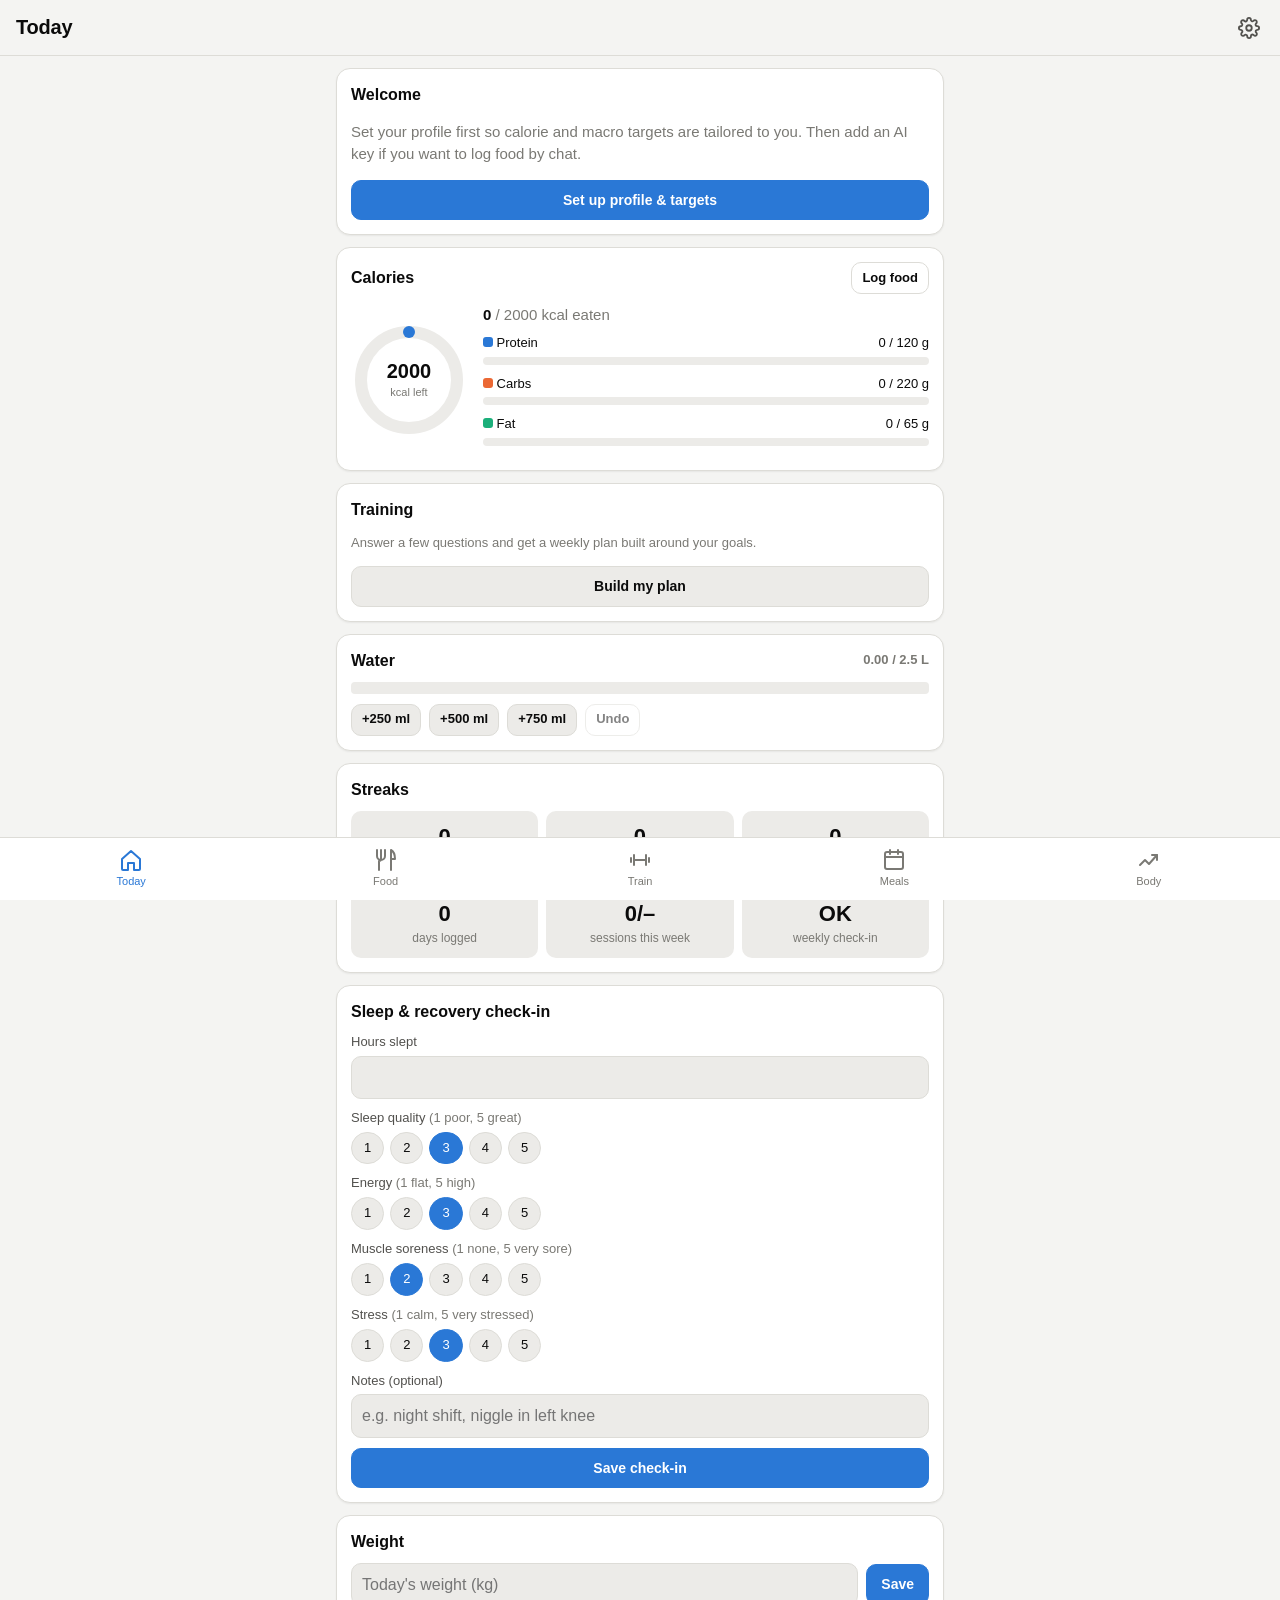
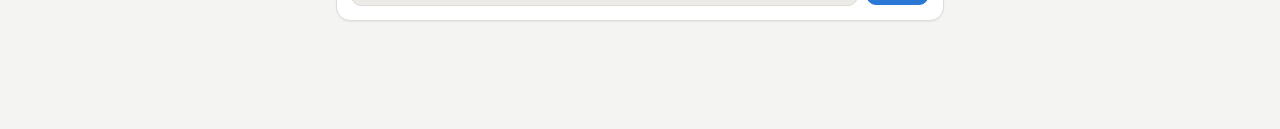
==== fitness/index.html @ 99bb6746 "Add Fit Log: installable fitness tracking web app Calories/macros with AI food logging (Claude or Op" ====
<!doctype html>
<html lang="en-AU">
<head>
<meta charset="utf-8">
<meta name="viewport" content="width=device-width, initial-scale=1, viewport-fit=cover">
<title>Fit Log</title>
<meta name="theme-color" content="#111214">
<meta name="apple-mobile-web-app-capable" content="yes">
<meta name="mobile-web-app-capable" content="yes">
<meta name="apple-mobile-web-app-status-bar-style" content="black-translucent">
<meta name="apple-mobile-web-app-title" content="Fit Log">
<link rel="manifest" href="manifest.webmanifest">
<link rel="icon" href="icons/icon.svg" type="image/svg+xml">
<link rel="apple-touch-icon" href="icons/apple-touch-icon.png">
<link rel="stylesheet" href="styles.css">
</head>
<body>
<header class="topbar">
  <h1 id="title">Today</h1>
  <button class="icon-btn" data-act="go" data-arg="settings" aria-label="Settings">
    <svg viewBox="0 0 24 24"><circle cx="12" cy="12" r="3"/><path d="M19.4 15a1.7 1.7 0 0 0 .3 1.8l.1.1a2 2 0 1 1-2.8 2.8l-.1-.1a1.7 1.7 0 0 0-1.8-.3 1.7 1.7 0 0 0-1 1.5V21a2 2 0 1 1-4 0v-.1a1.7 1.7 0 0 0-1.1-1.5 1.7 1.7 0 0 0-1.8.3l-.1.1a2 2 0 1 1-2.8-2.8l.1-.1a1.7 1.7 0 0 0 .3-1.8 1.7 1.7 0 0 0-1.5-1H3a2 2 0 1 1 0-4h.1a1.7 1.7 0 0 0 1.5-1.1 1.7 1.7 0 0 0-.3-1.8l-.1-.1a2 2 0 1 1 2.8-2.8l.1.1a1.7 1.7 0 0 0 1.8.3H9a1.7 1.7 0 0 0 1-1.5V3a2 2 0 1 1 4 0v.1a1.7 1.7 0 0 0 1 1.5 1.7 1.7 0 0 0 1.8-.3l.1-.1a2 2 0 1 1 2.8 2.8l-.1.1a1.7 1.7 0 0 0-.3 1.8V9a1.7 1.7 0 0 0 1.5 1H21a2 2 0 1 1 0 4h-.1a1.7 1.7 0 0 0-1.5 1z"/></svg>
  </button>
</header>
<main id="view"></main>
<div id="timer" class="timer" hidden></div>
<nav class="tabbar">
  <button data-act="go" data-arg="today"><svg viewBox="0 0 24 24"><path d="M3 11l9-8 9 8v10a1 1 0 0 1-1 1h-5v-7H9v7H4a1 1 0 0 1-1-1z"/></svg><span>Today</span></button>
  <button data-act="go" data-arg="food"><svg viewBox="0 0 24 24"><path d="M7 2v9a2 2 0 0 1-2 2v9M3 2v6a4 4 0 0 0 4 4M11 2v6a4 4 0 0 1-4 4M17 22V2c2.8 1.5 4 4.5 4 9h-4"/></svg><span>Food</span></button>
  <button data-act="go" data-arg="train"><svg viewBox="0 0 24 24"><path d="M6 7v10M18 7v10M3 10v4M21 10v4M6 12h12"/></svg><span>Train</span></button>
  <button data-act="go" data-arg="meals"><svg viewBox="0 0 24 24"><rect x="3" y="4" width="18" height="17" rx="2"/><path d="M3 9h18M8 2v4M16 2v4"/></svg><span>Meals</span></button>
  <button data-act="go" data-arg="body"><svg viewBox="0 0 24 24"><path d="M3 17l5-5 4 4 8-9"/><path d="M15 7h5v5"/></svg><span>Body</span></button>
</nav>
<div id="modal" class="modal" hidden><div class="sheet" id="sheet"></div></div>
<div id="toast" class="toast" hidden></div>
<script src="js/core.js"></script>
<script src="js/ai.js"></script>
<script src="js/today.js"></script>
<script src="js/food.js"></script>
<script src="js/train.js"></script>
<script src="js/meals.js"></script>
<script src="js/body.js"></script>
<script src="js/settings.js"></script>
<script src="js/main.js"></script>
</body>
</html>
---- fitness/styles.css ----
:root {
  color-scheme: light;
  --bg: #f4f4f2;
  --surface: #ffffff;
  --surface-2: #ecebe8;
  --border: #dddcd7;
  --text: #0b0b0b;
  --text-2: #52514e;
  --muted: #7a7974;
  --accent: #2a78d6;
  --accent-ink: #ffffff;
  --protein: #2a78d6;
  --carbs: #eb6834;
  --fat: #1baf7a;
  --good: #1f8a4c;
  --warn: #b26b00;
  --bad: #c9362f;
  --shadow: 0 1px 2px rgba(0,0,0,.06);
}
@media (prefers-color-scheme: dark) {
  :root:not([data-theme="light"]) {
    color-scheme: dark;
    --bg: #111214;
    --surface: #1a1a19;
    --surface-2: #262624;
    --border: #33332f;
    --text: #ffffff;
    --text-2: #c3c2b7;
    --muted: #8f8e86;
    --accent: #3987e5;
    --protein: #3987e5;
    --carbs: #d95926;
    --fat: #199e70;
    --good: #3fb56c;
    --warn: #e0a030;
    --bad: #e66767;
    --shadow: none;
  }
}
:root[data-theme="dark"] {
  color-scheme: dark;
  --bg: #111214; --surface: #1a1a19; --surface-2: #262624; --border: #33332f;
  --text: #ffffff; --text-2: #c3c2b7; --muted: #8f8e86; --accent: #3987e5;
  --protein: #3987e5; --carbs: #d95926; --fat: #199e70;
  --good: #3fb56c; --warn: #e0a030; --bad: #e66767; --shadow: none;
}

* { box-sizing: border-box; -webkit-tap-highlight-color: transparent; }
html, body { margin: 0; }
body {
  background: var(--bg);
  color: var(--text);
  font: 15px/1.45 -apple-system, BlinkMacSystemFont, "SF Pro Text", "Segoe UI", Roboto, sans-serif;
  padding-top: calc(56px + env(safe-area-inset-top));
  padding-bottom: calc(72px + env(safe-area-inset-bottom));
  overscroll-behavior-y: contain;
}
button, input, select, textarea { font: inherit; color: inherit; }
svg { stroke: currentColor; fill: none; stroke-width: 2; stroke-linecap: round; stroke-linejoin: round; }

.topbar {
  position: fixed; inset: 0 0 auto 0; z-index: 10;
  height: calc(56px + env(safe-area-inset-top));
  padding: env(safe-area-inset-top) 12px 0 16px;
  display: flex; align-items: center; justify-content: space-between;
  background: var(--bg); border-bottom: 1px solid var(--border);
}
.topbar h1 { font-size: 20px; margin: 0; letter-spacing: -.01em; }
.icon-btn { background: none; border: 0; padding: 8px; border-radius: 10px; color: var(--text-2); cursor: pointer; }
.icon-btn svg { width: 22px; height: 22px; display: block; }

.tabbar {
  position: fixed; inset: auto 0 0 0; z-index: 10;
  display: grid; grid-template-columns: repeat(5, 1fr);
  padding: 6px 4px calc(6px + env(safe-area-inset-bottom));
  background: var(--surface); border-top: 1px solid var(--border);
}
.tabbar button {
  background: none; border: 0; display: flex; flex-direction: column; align-items: center; gap: 2px;
  font-size: 11px; color: var(--muted); padding: 4px 0; cursor: pointer;
}
.tabbar svg { width: 24px; height: 24px; }
.tabbar button.on { color: var(--accent); }

main { max-width: 640px; margin: 0 auto; padding: 12px 16px 24px; }

.card {
  background: var(--surface); border: 1px solid var(--border); border-radius: 14px;
  padding: 14px; margin-bottom: 12px; box-shadow: var(--shadow);
}
.card h2 { font-size: 16px; margin: 0 0 10px; display: flex; align-items: center; justify-content: space-between; gap: 8px; }
.card h3 { font-size: 14px; margin: 12px 0 6px; color: var(--text-2); }
.muted { color: var(--muted); }
.small { font-size: 13px; }
.row { display: flex; align-items: center; gap: 8px; }
.row.between { justify-content: space-between; }
.row.wrap { flex-wrap: wrap; }
.grow { flex: 1; min-width: 0; }
.grid2 { display: grid; grid-template-columns: 1fr 1fr; gap: 8px; }
.grid3 { display: grid; grid-template-columns: repeat(3, 1fr); gap: 8px; }
.stack > * + * { margin-top: 8px; }
.num { font-variant-numeric: tabular-nums; }
.big { font-size: 28px; font-weight: 700; letter-spacing: -.02em; }
hr { border: 0; border-top: 1px solid var(--border); margin: 12px 0; }

.btn {
  display: inline-flex; align-items: center; justify-content: center; gap: 6px;
  border: 1px solid var(--border); background: var(--surface-2); color: var(--text);
  border-radius: 10px; padding: 9px 14px; font-weight: 600; font-size: 14px; cursor: pointer;
  min-height: 40px;
}
.btn.primary { background: var(--accent); border-color: var(--accent); color: var(--accent-ink); }
.btn.ghost { background: none; }
.btn.danger { color: var(--bad); }
.btn.sm { padding: 5px 10px; min-height: 32px; font-size: 13px; }
.btn.block { width: 100%; }
.btn:disabled { opacity: .5; }
.x { background: none; border: 0; color: var(--muted); padding: 4px 8px; font-size: 18px; line-height: 1; cursor: pointer; }

label.f { display: block; font-size: 13px; color: var(--text-2); margin-bottom: 10px; }
label.f > span { display: block; margin-bottom: 4px; }
input[type=text], input[type=number], input[type=date], input[type=password], select, textarea {
  width: 100%; background: var(--surface-2); border: 1px solid var(--border); border-radius: 10px;
  padding: 9px 10px; font-size: 16px; min-height: 40px;
}
textarea { min-height: 70px; resize: vertical; }
input:focus, select:focus, textarea:focus { outline: 2px solid var(--accent); outline-offset: -1px; }

.chips { display: flex; flex-wrap: wrap; gap: 6px; }
.chip {
  border: 1px solid var(--border); background: var(--surface-2); border-radius: 999px;
  padding: 6px 12px; font-size: 13px; cursor: pointer; color: var(--text); white-space: nowrap; flex: none;
}
.chip.on { background: var(--accent); border-color: var(--accent); color: var(--accent-ink); }

.seg { display: flex; background: var(--surface-2); border-radius: 10px; padding: 3px; margin-bottom: 12px; }
.seg button { flex: 1; border: 0; background: none; padding: 7px 4px; border-radius: 8px; font-weight: 600; font-size: 13px; color: var(--text-2); cursor: pointer; }
.seg button.on { background: var(--surface); color: var(--text); box-shadow: var(--shadow); }

.bar { height: 8px; border-radius: 4px; background: var(--surface-2); overflow: hidden; }
.bar > i { display: block; height: 100%; border-radius: 4px; }
.macro { margin-bottom: 10px; }
.macro .row { font-size: 13px; margin-bottom: 4px; }
.dot { display: inline-block; width: 10px; height: 10px; border-radius: 3px; }

.ring { display: flex; align-items: center; gap: 16px; }
.ring svg { width: 116px; height: 116px; flex: none; }

.list { list-style: none; margin: 0; padding: 0; }
.list li { display: flex; align-items: center; gap: 8px; padding: 9px 0; border-top: 1px solid var(--border); }
.list li:first-child { border-top: 0; }
.list .meta { font-size: 12px; color: var(--muted); }

.stat { background: var(--surface-2); border-radius: 10px; padding: 10px; }
.stat .v { font-size: 20px; font-weight: 700; }
.stat .l { font-size: 12px; color: var(--muted); }

.streak { text-align: center; }
.streak .v { font-size: 22px; font-weight: 700; }

.day-card.today { border-color: var(--accent); }
.tag { display: inline-block; font-size: 11px; font-weight: 600; padding: 2px 8px; border-radius: 999px; background: var(--surface-2); color: var(--text-2); }
.tag.good { color: var(--good); }
.tag.accent { background: var(--accent); color: var(--accent-ink); }

.setrow { display: grid; grid-template-columns: 28px 1fr 1fr 44px; gap: 6px; align-items: center; margin-bottom: 6px; }
.setrow input { text-align: center; padding: 8px 4px; }
.setrow .n { color: var(--muted); font-size: 13px; text-align: center; }
.tick { width: 44px; height: 40px; border-radius: 10px; border: 1px solid var(--border); background: var(--surface-2); cursor: pointer; font-size: 18px; color: var(--muted); }
.tick.on { background: var(--good); border-color: var(--good); color: #fff; }

.chat { display: flex; flex-direction: column; gap: 8px; margin-bottom: 12px; }
.msg { max-width: 88%; padding: 9px 12px; border-radius: 14px; white-space: pre-wrap; word-wrap: break-word; }
.msg.user { align-self: flex-end; background: var(--accent); color: var(--accent-ink); border-bottom-right-radius: 4px; }
.msg.assistant { align-self: flex-start; background: var(--surface); border: 1px solid var(--border); border-bottom-left-radius: 4px; }
.msg.error { align-self: stretch; background: none; border: 1px solid var(--bad); color: var(--bad); }
.msg img { max-width: 160px; border-radius: 8px; display: block; margin-bottom: 6px; }
.proposal { margin-top: 8px; border-top: 1px solid var(--border); padding-top: 8px; }
.proposal .it { display: flex; gap: 8px; align-items: center; font-size: 13px; padding: 4px 0; }
.composer { position: sticky; bottom: calc(72px + env(safe-area-inset-bottom)); background: var(--bg); padding: 8px 0; }
.composer textarea { min-height: 44px; }

.chart { position: relative; }
.chart svg { width: 100%; height: auto; display: block; touch-action: pan-y; }
.chart .tip {
  position: absolute; pointer-events: none; background: var(--surface); border: 1px solid var(--border);
  border-radius: 8px; padding: 4px 8px; font-size: 12px; white-space: nowrap; box-shadow: 0 2px 8px rgba(0,0,0,.15);
  transform: translate(-50%, -110%);
}
.legend { display: flex; gap: 12px; font-size: 12px; color: var(--text-2); margin-top: 6px; flex-wrap: wrap; }
.legend span { display: inline-flex; align-items: center; gap: 5px; }

.photos { display: grid; grid-template-columns: repeat(3, 1fr); gap: 6px; }
.photos figure { margin: 0; position: relative; aspect-ratio: 3/4; overflow: hidden; border-radius: 8px; background: var(--surface-2); }
.photos img { width: 100%; height: 100%; object-fit: cover; display: block; }
.photos figcaption { position: absolute; left: 0; right: 0; bottom: 0; font-size: 11px; padding: 3px 5px; background: rgba(0,0,0,.55); color: #fff; }
.compare { display: grid; grid-template-columns: 1fr 1fr; gap: 6px; }
.compare img { width: 100%; border-radius: 8px; }

details summary { cursor: pointer; color: var(--accent); font-size: 13px; margin-top: 6px; }
details ul { padding-left: 18px; margin: 6px 0; font-size: 13px; }
details p { font-size: 13px; white-space: pre-wrap; }

.grocery li.done span.name { text-decoration: line-through; color: var(--muted); }
.check { width: 22px; height: 22px; accent-color: var(--accent); flex: none; }

.progress { height: 4px; background: var(--surface-2); border-radius: 2px; margin-bottom: 14px; }
.progress i { display: block; height: 100%; background: var(--accent); border-radius: 2px; }

.modal { position: fixed; inset: 0; z-index: 30; background: rgba(0,0,0,.45); display: flex; align-items: flex-end; justify-content: center; }
.sheet {
  background: var(--surface); width: 100%; max-width: 640px; max-height: 88vh; overflow-y: auto;
  border-radius: 18px 18px 0 0; padding: 16px 16px calc(16px + env(safe-area-inset-bottom));
}
.sheet h2 { margin: 0 0 12px; font-size: 18px; display: flex; justify-content: space-between; align-items: center; }

.toast {
  position: fixed; left: 50%; transform: translateX(-50%); z-index: 40;
  top: calc(64px + env(safe-area-inset-top)); background: var(--text); color: var(--bg);
  padding: 10px 16px; border-radius: 10px; font-size: 14px; max-width: calc(100% - 32px); text-align: center;
}
.timer {
  position: fixed; left: 16px; right: 16px; z-index: 20; bottom: calc(80px + env(safe-area-inset-bottom));
  max-width: 608px; margin: 0 auto; background: var(--accent); color: var(--accent-ink);
  border-radius: 12px; padding: 10px 14px; display: flex; align-items: center; justify-content: space-between; font-weight: 600;
}
.timer[hidden], .modal[hidden], .toast[hidden] { display: none; }
.timer button { background: rgba(255,255,255,.2); border: 0; color: inherit; border-radius: 8px; padding: 6px 10px; font-weight: 600; }

.spinner { width: 18px; height: 18px; border: 2px solid currentColor; border-right-color: transparent; border-radius: 50%; animation: spin .8s linear infinite; display: inline-block; }
@keyframes spin { to { transform: rotate(360deg); } }
.empty { text-align: center; padding: 24px 8px; color: var(--muted); }
table.t { width: 100%; border-collapse: collapse; font-size: 13px; }
table.t th, table.t td { text-align: right; padding: 6px 4px; border-top: 1px solid var(--border); }
table.t th:first-child, table.t td:first-child { text-align: left; }
table.t th { color: var(--muted); font-weight: 600; border-top: 0; }
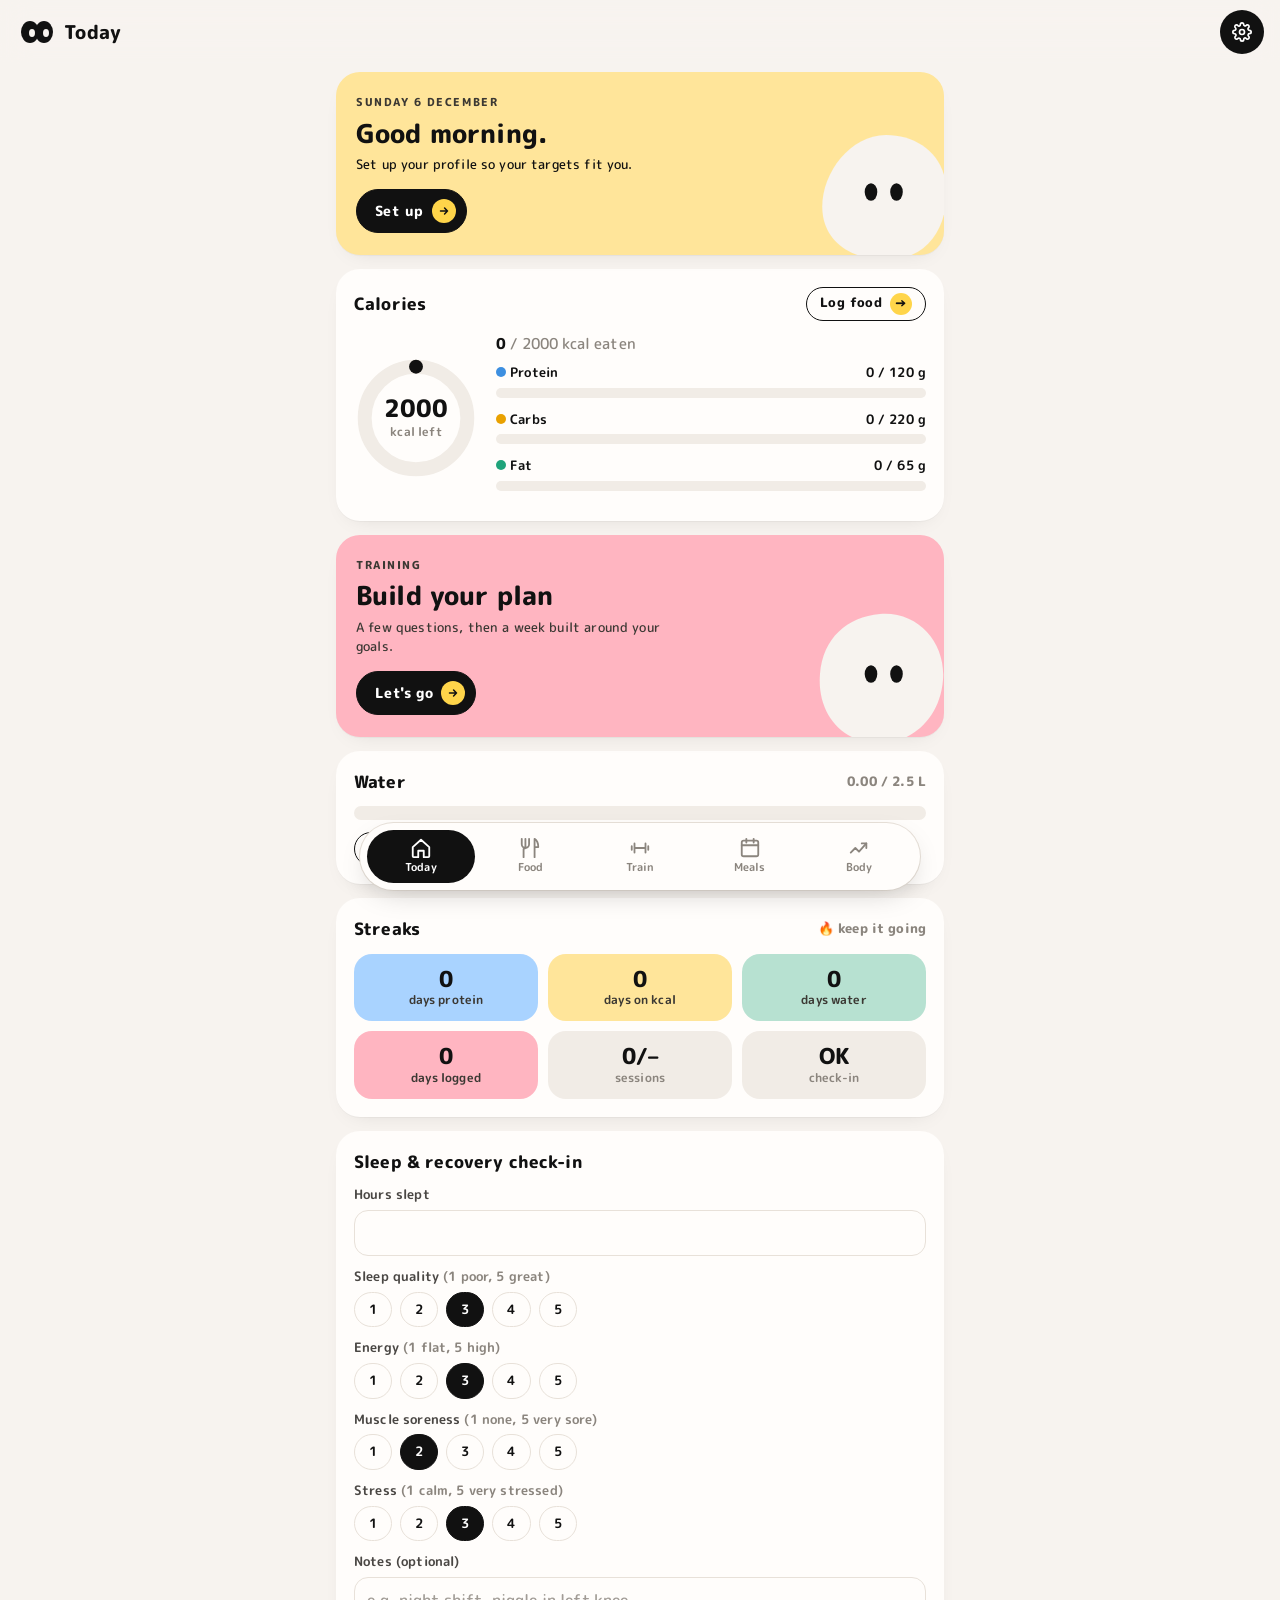
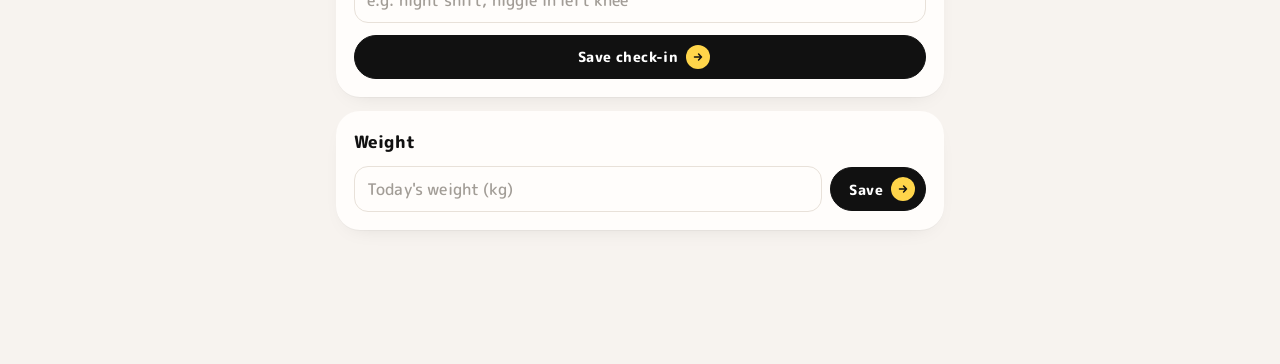
==== commit a84ee7d4: "Restyle Fit Log: cream, ink and pastel blob look Rounded type, pill buttons with yellow arrow, paste" ====
--- a/fitness/index.html
+++ b/fitness/index.html
@@ -4,19 +4,22 @@
 <meta charset="utf-8">
 <meta name="viewport" content="width=device-width, initial-scale=1, viewport-fit=cover">
 <title>Fit Log</title>
-<meta name="theme-color" content="#111214">
+<meta name="theme-color" content="#f7f3ef">
 <meta name="apple-mobile-web-app-capable" content="yes">
 <meta name="mobile-web-app-capable" content="yes">
-<meta name="apple-mobile-web-app-status-bar-style" content="black-translucent">
+<meta name="apple-mobile-web-app-status-bar-style" content="default">
 <meta name="apple-mobile-web-app-title" content="Fit Log">
 <link rel="manifest" href="manifest.webmanifest">
 <link rel="icon" href="icons/icon.svg" type="image/svg+xml">
 <link rel="apple-touch-icon" href="icons/apple-touch-icon.png">
+<link rel="preconnect" href="https://fonts.googleapis.com">
+<link rel="preconnect" href="https://fonts.gstatic.com" crossorigin>
+<link rel="stylesheet" href="https://fonts.googleapis.com/css2?family=M+PLUS+Rounded+1c:wght@500;700;800&display=swap">
 <link rel="stylesheet" href="styles.css">
 </head>
 <body>
 <header class="topbar">
-  <h1 id="title">Today</h1>
+  <div class="brand"><svg class="eyes" viewBox="0 0 34 24" aria-hidden="true"><ellipse cx="10" cy="12" rx="9" ry="11" fill="var(--ink)" stroke="none"/><ellipse cx="24" cy="12" rx="9" ry="11" fill="var(--ink)" stroke="none"/><ellipse cx="12" cy="13" rx="3" ry="4" fill="var(--bg)" stroke="none"/><ellipse cx="26" cy="13" rx="3" ry="4" fill="var(--bg)" stroke="none"/></svg><h1 id="title">Today</h1></div>
   <button class="icon-btn" data-act="go" data-arg="settings" aria-label="Settings">
     <svg viewBox="0 0 24 24"><circle cx="12" cy="12" r="3"/><path d="M19.4 15a1.7 1.7 0 0 0 .3 1.8l.1.1a2 2 0 1 1-2.8 2.8l-.1-.1a1.7 1.7 0 0 0-1.8-.3 1.7 1.7 0 0 0-1 1.5V21a2 2 0 1 1-4 0v-.1a1.7 1.7 0 0 0-1.1-1.5 1.7 1.7 0 0 0-1.8.3l-.1.1a2 2 0 1 1-2.8-2.8l.1-.1a1.7 1.7 0 0 0 .3-1.8 1.7 1.7 0 0 0-1.5-1H3a2 2 0 1 1 0-4h.1a1.7 1.7 0 0 0 1.5-1.1 1.7 1.7 0 0 0-.3-1.8l-.1-.1a2 2 0 1 1 2.8-2.8l.1.1a1.7 1.7 0 0 0 1.8.3H9a1.7 1.7 0 0 0 1-1.5V3a2 2 0 1 1 4 0v.1a1.7 1.7 0 0 0 1 1.5 1.7 1.7 0 0 0 1.8-.3l.1-.1a2 2 0 1 1 2.8 2.8l-.1.1a1.7 1.7 0 0 0-.3 1.8V9a1.7 1.7 0 0 0 1.5 1H21a2 2 0 1 1 0 4h-.1a1.7 1.7 0 0 0-1.5 1z"/></svg>
   </button>
--- a/fitness/styles.css
+++ b/fitness/styles.css
@@ -1,48 +1,65 @@
+/* Fit Log: cream + ink + pastel blobs */
 :root {
   color-scheme: light;
-  --bg: #f4f4f2;
-  --surface: #ffffff;
-  --surface-2: #ecebe8;
-  --border: #dddcd7;
-  --text: #0b0b0b;
-  --text-2: #52514e;
-  --muted: #7a7974;
-  --accent: #2a78d6;
+  --bg: #f7f3ef;
+  --surface: #fffdfb;
+  --surface-2: #f1ece6;
+  --border: #e8e1d9;
+  --text: #111111;
+  --text-2: #4a4744;
+  --muted: #8b857e;
+  --ink: #111111;
+  --ink-text: #ffffff;
+  --accent: #111111;       /* primary actions are ink */
   --accent-ink: #ffffff;
-  --protein: #2a78d6;
-  --carbs: #eb6834;
-  --fat: #1baf7a;
-  --good: #1f8a4c;
+  --line: #111111;         /* chart lines */
+  --yellow: #ffe59a;
+  --pink: #ffb5c1;
+  --mint: #b7e1d1;
+  --blue: #a9d3ff;
+  --cream: #f7f3ef;
+  --arrow: #ffd54a;
+  --protein: #3d8fe0;
+  --carbs: #e9a100;
+  --fat: #1fa37a;
+  --good: #1f8f64;
   --warn: #b26b00;
-  --bad: #c9362f;
-  --shadow: 0 1px 2px rgba(0,0,0,.06);
-}
-@media (prefers-color-scheme: dark) {
-  :root:not([data-theme="light"]) {
-    color-scheme: dark;
-    --bg: #111214;
-    --surface: #1a1a19;
-    --surface-2: #262624;
-    --border: #33332f;
-    --text: #ffffff;
-    --text-2: #c3c2b7;
-    --muted: #8f8e86;
-    --accent: #3987e5;
-    --protein: #3987e5;
-    --carbs: #d95926;
-    --fat: #199e70;
-    --good: #3fb56c;
-    --warn: #e0a030;
-    --bad: #e66767;
-    --shadow: none;
-  }
+  --bad: #d2455b;
+  --shadow: 0 1px 0 rgba(17,17,17,.03), 0 8px 24px -16px rgba(17,17,17,.18);
+  --r: 24px;
+  --font: "M PLUS Rounded 1c", "Nunito", ui-rounded, "SF Pro Rounded", -apple-system, system-ui, sans-serif;
 }
 :root[data-theme="dark"] {
   color-scheme: dark;
-  --bg: #111214; --surface: #1a1a19; --surface-2: #262624; --border: #33332f;
-  --text: #ffffff; --text-2: #c3c2b7; --muted: #8f8e86; --accent: #3987e5;
-  --protein: #3987e5; --carbs: #d95926; --fat: #199e70;
-  --good: #3fb56c; --warn: #e0a030; --bad: #e66767; --shadow: none;
+  --bg: #161514;
+  --surface: #211f1d;
+  --surface-2: #2c2a27;
+  --border: #36332f;
+  --text: #fbf8f4;
+  --text-2: #d3cdc5;
+  --muted: #968f86;
+  --ink: #fbf8f4;
+  --ink-text: #111111;
+  --accent: #fbf8f4;
+  --accent-ink: #111111;
+  --line: #fbf8f4;
+  --protein: #3987e5;
+  --carbs: #c98500;
+  --fat: #199e70;
+  --good: #4fc28f;
+  --warn: #e0a030;
+  --bad: #ef7b8c;
+  --shadow: none;
+}
+@media (prefers-color-scheme: dark) {
+  :root[data-theme="system"] {
+    color-scheme: dark;
+    --bg: #161514; --surface: #211f1d; --surface-2: #2c2a27; --border: #36332f;
+    --text: #fbf8f4; --text-2: #d3cdc5; --muted: #968f86;
+    --ink: #fbf8f4; --ink-text: #111111; --accent: #fbf8f4; --accent-ink: #111111; --line: #fbf8f4;
+    --protein: #3987e5; --carbs: #c98500; --fat: #199e70;
+    --good: #4fc28f; --warn: #e0a030; --bad: #ef7b8c; --shadow: none;
+  }
 }
 
 * { box-sizing: border-box; -webkit-tap-highlight-color: transparent; }
@@ -50,187 +67,277 @@
 body {
   background: var(--bg);
   color: var(--text);
-  font: 15px/1.45 -apple-system, BlinkMacSystemFont, "SF Pro Text", "Segoe UI", Roboto, sans-serif;
-  padding-top: calc(56px + env(safe-area-inset-top));
-  padding-bottom: calc(72px + env(safe-area-inset-bottom));
+  font: 500 15px/1.5 var(--font);
+  letter-spacing: .01em;
+  padding-top: calc(64px + env(safe-area-inset-top));
+  padding-bottom: calc(96px + env(safe-area-inset-bottom));
   overscroll-behavior-y: contain;
-}
-button, input, select, textarea { font: inherit; color: inherit; }
+  -webkit-font-smoothing: antialiased;
+}
+button, input, select, textarea { font: inherit; color: inherit; letter-spacing: inherit; }
 svg { stroke: currentColor; fill: none; stroke-width: 2; stroke-linecap: round; stroke-linejoin: round; }
-
+b, strong { font-weight: 800; }
+
+/* ---------- top bar ---------- */
 .topbar {
   position: fixed; inset: 0 0 auto 0; z-index: 10;
-  height: calc(56px + env(safe-area-inset-top));
-  padding: env(safe-area-inset-top) 12px 0 16px;
+  height: calc(64px + env(safe-area-inset-top));
+  padding: env(safe-area-inset-top) 16px 0 20px;
   display: flex; align-items: center; justify-content: space-between;
-  background: var(--bg); border-bottom: 1px solid var(--border);
-}
-.topbar h1 { font-size: 20px; margin: 0; letter-spacing: -.01em; }
-.icon-btn { background: none; border: 0; padding: 8px; border-radius: 10px; color: var(--text-2); cursor: pointer; }
-.icon-btn svg { width: 22px; height: 22px; display: block; }
-
+  background: color-mix(in srgb, var(--bg) 88%, transparent);
+  backdrop-filter: blur(14px); -webkit-backdrop-filter: blur(14px);
+}
+.brand { display: flex; align-items: center; gap: 10px; }
+.brand .eyes { width: 34px; height: 24px; flex: none; }
+.topbar h1 { font-size: 19px; font-weight: 800; margin: 0; letter-spacing: .02em; }
+.icon-btn {
+  width: 44px; height: 44px; border-radius: 50%; border: 0; cursor: pointer;
+  background: var(--ink); color: var(--ink-text); display: grid; place-items: center;
+}
+.icon-btn svg { width: 20px; height: 20px; }
+
+/* ---------- floating tab bar ---------- */
 .tabbar {
-  position: fixed; inset: auto 0 0 0; z-index: 10;
-  display: grid; grid-template-columns: repeat(5, 1fr);
-  padding: 6px 4px calc(6px + env(safe-area-inset-bottom));
-  background: var(--surface); border-top: 1px solid var(--border);
+  position: fixed; z-index: 10; left: 12px; right: 12px; bottom: calc(10px + env(safe-area-inset-bottom));
+  max-width: 560px; margin: 0 auto;
+  display: grid; grid-template-columns: repeat(5, 1fr); gap: 2px;
+  padding: 7px; border-radius: 999px;
+  background: var(--surface); box-shadow: 0 10px 30px -12px rgba(17,17,17,.28), 0 0 0 1px var(--border);
 }
 .tabbar button {
-  background: none; border: 0; display: flex; flex-direction: column; align-items: center; gap: 2px;
-  font-size: 11px; color: var(--muted); padding: 4px 0; cursor: pointer;
-}
-.tabbar svg { width: 24px; height: 24px; }
-.tabbar button.on { color: var(--accent); }
-
-main { max-width: 640px; margin: 0 auto; padding: 12px 16px 24px; }
-
+  background: none; border: 0; display: flex; flex-direction: column; align-items: center; justify-content: center; gap: 1px;
+  font-size: 10.5px; font-weight: 700; color: var(--muted); padding: 7px 0; border-radius: 999px; cursor: pointer;
+  transition: background .2s, color .2s;
+}
+.tabbar svg { width: 22px; height: 22px; }
+.tabbar button.on { background: var(--ink); color: var(--ink-text); }
+
+main { max-width: 640px; margin: 0 auto; padding: 8px 16px 24px; }
+main.enter > * { animation: rise .35s ease both; }
+main.enter > *:nth-child(2) { animation-delay: .03s; } main.enter > *:nth-child(3) { animation-delay: .06s; }
+main.enter > *:nth-child(4) { animation-delay: .09s; } main.enter > *:nth-child(5) { animation-delay: .12s; }
+@keyframes rise { from { opacity: 0; transform: translateY(8px); } to { opacity: 1; transform: none; } }
+@media (prefers-reduced-motion: reduce) { main.enter > * { animation: none; } }
+
+/* ---------- cards ---------- */
 .card {
-  background: var(--surface); border: 1px solid var(--border); border-radius: 14px;
-  padding: 14px; margin-bottom: 12px; box-shadow: var(--shadow);
-}
-.card h2 { font-size: 16px; margin: 0 0 10px; display: flex; align-items: center; justify-content: space-between; gap: 8px; }
-.card h3 { font-size: 14px; margin: 12px 0 6px; color: var(--text-2); }
+  background: var(--surface); border-radius: var(--r);
+  padding: 18px; margin-bottom: 14px; box-shadow: var(--shadow);
+}
+.card h2 { font-size: 17px; font-weight: 800; margin: 0 0 12px; display: flex; align-items: center; justify-content: space-between; gap: 8px; }
+.card h3 { font-size: 12px; font-weight: 800; letter-spacing: .1em; text-transform: uppercase; margin: 16px 0 6px; color: var(--text-2); }
+.eyebrow { font-size: 11px; font-weight: 800; letter-spacing: .14em; text-transform: uppercase; color: var(--text-2); }
+.card.yellow { background: var(--yellow); color: #111; }
+.card.pink { background: var(--pink); color: #111; }
+.card.mint { background: var(--mint); color: #111; }
+.card.blue { background: var(--blue); color: #111; }
+.card.yellow .muted, .card.pink .muted, .card.mint .muted, .card.blue .muted,
+.card.yellow .eyebrow, .card.pink .eyebrow, .card.mint .eyebrow, .card.blue .eyebrow { color: #3b3833; }
+.card.yellow .btn.primary, .card.pink .btn.primary, .card.mint .btn.primary, .card.blue .btn.primary { background: #111; border-color: #111; color: #fff; }
 .muted { color: var(--muted); }
 .small { font-size: 13px; }
 .row { display: flex; align-items: center; gap: 8px; }
 .row.between { justify-content: space-between; }
 .row.wrap { flex-wrap: wrap; }
 .grow { flex: 1; min-width: 0; }
-.grid2 { display: grid; grid-template-columns: 1fr 1fr; gap: 8px; }
-.grid3 { display: grid; grid-template-columns: repeat(3, 1fr); gap: 8px; }
+.grid2 { display: grid; grid-template-columns: 1fr 1fr; gap: 10px; }
+.grid3 { display: grid; grid-template-columns: repeat(3, 1fr); gap: 10px; }
 .stack > * + * { margin-top: 8px; }
 .num { font-variant-numeric: tabular-nums; }
-.big { font-size: 28px; font-weight: 700; letter-spacing: -.02em; }
-hr { border: 0; border-top: 1px solid var(--border); margin: 12px 0; }
-
+.big { font-size: 32px; font-weight: 800; letter-spacing: -.01em; line-height: 1.1; }
+hr { border: 0; border-top: 1px dashed var(--border); margin: 14px 0; }
+
+/* hero */
+.hero { position: relative; overflow: hidden; padding: 22px 20px; min-height: 150px; }
+.hero h2 { display: block; font-size: 26px; line-height: 1.25; margin: 6px 0 6px; max-width: 62%; }
+.hero p { margin: 0; max-width: 60%; font-size: 13px; }
+.hero .blob { position: absolute; right: -14px; bottom: -18px; width: 150px; height: 150px; }
+.blob { display: block; }
+.blob .wob { animation: wob 6s ease-in-out infinite; transform-origin: 50% 55%; }
+.blob .eye { animation: blink 5s infinite; transform-box: fill-box; transform-origin: center; }
+@keyframes wob { 50% { transform: rotate(-4deg) scale(1.03, .98); } }
+@keyframes blink { 0%, 94%, 100% { transform: scaleY(1); } 97% { transform: scaleY(.1); } }
+@media (prefers-reduced-motion: reduce) { .blob .wob, .blob .eye { animation: none; } }
+
+/* ---------- buttons ---------- */
 .btn {
-  display: inline-flex; align-items: center; justify-content: center; gap: 6px;
-  border: 1px solid var(--border); background: var(--surface-2); color: var(--text);
-  border-radius: 10px; padding: 9px 14px; font-weight: 600; font-size: 14px; cursor: pointer;
-  min-height: 40px;
-}
-.btn.primary { background: var(--accent); border-color: var(--accent); color: var(--accent-ink); }
-.btn.ghost { background: none; }
-.btn.danger { color: var(--bad); }
-.btn.sm { padding: 5px 10px; min-height: 32px; font-size: 13px; }
+  display: inline-flex; align-items: center; justify-content: center; gap: 8px;
+  border: 1.5px solid var(--ink); background: transparent; color: var(--text);
+  border-radius: 999px; padding: 9px 18px; font-weight: 800; font-size: 14px; cursor: pointer;
+  min-height: 44px; letter-spacing: .03em; transition: transform .12s;
+}
+.btn:active { transform: scale(.97); }
+.btn.primary { background: var(--ink); border-color: var(--ink); color: var(--ink-text); }
+.btn.primary:not(.sm)::after {
+  content: ""; width: 24px; height: 24px; border-radius: 50%; flex: none; margin-right: -8px;
+  background: var(--arrow) url("data:image/svg+xml,%3Csvg xmlns='http://www.w3.org/2000/svg' viewBox='0 0 24 24' fill='none' stroke='%23111' stroke-width='2.6' stroke-linecap='round' stroke-linejoin='round'%3E%3Cpath d='M6 12h12M13 7l5 5-5 5'/%3E%3C/svg%3E") center/14px no-repeat;
+}
+.btn.ghost { border-color: transparent; background: var(--surface-2); }
+.btn.danger { color: var(--bad); border-color: currentColor; }
+.btn.ghost.danger { border-color: transparent; }
+.btn.sm { padding: 5px 13px; min-height: 34px; font-size: 12.5px; border-width: 1.5px; }
 .btn.block { width: 100%; }
-.btn:disabled { opacity: .5; }
-.x { background: none; border: 0; color: var(--muted); padding: 4px 8px; font-size: 18px; line-height: 1; cursor: pointer; }
-
-label.f { display: block; font-size: 13px; color: var(--text-2); margin-bottom: 10px; }
-label.f > span { display: block; margin-bottom: 4px; }
+.btn:disabled { opacity: .4; }
+.card.yellow .btn:not(.primary), .card.pink .btn:not(.primary), .card.mint .btn:not(.primary), .card.blue .btn:not(.primary) { border-color: #111; color: #111; }
+.x { background: none; border: 0; color: var(--muted); padding: 4px 8px; font-size: 20px; line-height: 1; cursor: pointer; }
+.arrow-dot { display: inline-grid; place-items: center; width: 22px; height: 22px; border-radius: 50%; background: var(--arrow); color: #111; font-size: 13px; font-weight: 800; flex: none; }
+
+/* ---------- forms ---------- */
+label.f { display: block; font-size: 12.5px; font-weight: 700; color: var(--text-2); margin-bottom: 12px; }
+label.f > span { display: block; margin-bottom: 5px; }
 input[type=text], input[type=number], input[type=date], input[type=password], select, textarea {
-  width: 100%; background: var(--surface-2); border: 1px solid var(--border); border-radius: 10px;
-  padding: 9px 10px; font-size: 16px; min-height: 40px;
-}
-textarea { min-height: 70px; resize: vertical; }
-input:focus, select:focus, textarea:focus { outline: 2px solid var(--accent); outline-offset: -1px; }
-
-.chips { display: flex; flex-wrap: wrap; gap: 6px; }
+  width: 100%; background: var(--surface); border: 1.5px solid var(--border); border-radius: 14px;
+  padding: 10px 12px; font-size: 16px; font-weight: 600; min-height: 46px; -webkit-appearance: none; appearance: none;
+}
+select {
+  padding-right: 34px;
+  background: var(--surface) url("data:image/svg+xml,%3Csvg xmlns='http://www.w3.org/2000/svg' viewBox='0 0 24 24' fill='none' stroke='%238b857e' stroke-width='2.4' stroke-linecap='round' stroke-linejoin='round'%3E%3Cpath d='M6 9l6 6 6-6'/%3E%3C/svg%3E") right 12px center/16px no-repeat;
+}
+textarea { min-height: 80px; resize: vertical; }
+input:focus, select:focus, textarea:focus { outline: none; border-color: var(--ink); }
+::placeholder { color: var(--muted); opacity: .8; font-weight: 500; }
+
+/* ---------- chips / segmented ---------- */
+.chips { display: flex; flex-wrap: wrap; gap: 8px; }
 .chip {
-  border: 1px solid var(--border); background: var(--surface-2); border-radius: 999px;
-  padding: 6px 12px; font-size: 13px; cursor: pointer; color: var(--text); white-space: nowrap; flex: none;
-}
-.chip.on { background: var(--accent); border-color: var(--accent); color: var(--accent-ink); }
-
-.seg { display: flex; background: var(--surface-2); border-radius: 10px; padding: 3px; margin-bottom: 12px; }
-.seg button { flex: 1; border: 0; background: none; padding: 7px 4px; border-radius: 8px; font-weight: 600; font-size: 13px; color: var(--text-2); cursor: pointer; }
-.seg button.on { background: var(--surface); color: var(--text); box-shadow: var(--shadow); }
-
-.bar { height: 8px; border-radius: 4px; background: var(--surface-2); overflow: hidden; }
-.bar > i { display: block; height: 100%; border-radius: 4px; }
-.macro { margin-bottom: 10px; }
-.macro .row { font-size: 13px; margin-bottom: 4px; }
-.dot { display: inline-block; width: 10px; height: 10px; border-radius: 3px; }
-
-.ring { display: flex; align-items: center; gap: 16px; }
-.ring svg { width: 116px; height: 116px; flex: none; }
-
+  border: 1.5px solid var(--border); background: var(--surface); border-radius: 999px;
+  padding: 7px 14px; font-size: 13px; font-weight: 700; cursor: pointer; color: var(--text);
+  white-space: nowrap; flex: none; transition: background .15s, transform .12s;
+}
+.chip:active { transform: scale(.96); }
+.chip.on { background: var(--ink); border-color: var(--ink); color: var(--ink-text); }
+.chips > .chip:nth-child(4n+1).tint { background: var(--yellow); border-color: var(--yellow); color: #111; }
+.chips > .chip:nth-child(4n+2).tint { background: var(--pink); border-color: var(--pink); color: #111; }
+.chips > .chip:nth-child(4n+3).tint { background: var(--mint); border-color: var(--mint); color: #111; }
+.chips > .chip:nth-child(4n+4).tint { background: var(--blue); border-color: var(--blue); color: #111; }
+.scroller { flex-wrap: nowrap; overflow-x: auto; scrollbar-width: none; margin: 0 -16px; padding: 2px 16px 4px; }
+.scroller::-webkit-scrollbar { display: none; }
+
+.seg { display: flex; background: var(--surface); border-radius: 999px; padding: 5px; margin-bottom: 14px; box-shadow: var(--shadow); }
+.seg button { flex: 1; border: 0; background: none; padding: 9px 4px; border-radius: 999px; font-weight: 800; font-size: 13px; color: var(--muted); cursor: pointer; transition: background .2s, color .2s; }
+.seg button.on { background: var(--ink); color: var(--ink-text); }
+
+/* ---------- bars & macros ---------- */
+.bar { height: 10px; border-radius: 999px; background: var(--surface-2); overflow: hidden; }
+.bar > i { display: block; height: 100%; border-radius: 999px; transition: width .5s cubic-bezier(.2,.8,.2,1); }
+.macro { margin-bottom: 12px; }
+.macro .row { font-size: 13px; font-weight: 700; margin-bottom: 5px; }
+.dot { display: inline-block; width: 10px; height: 10px; border-radius: 50%; }
+
+.ring { display: flex; align-items: center; gap: 18px; }
+.ring svg { width: 124px; height: 124px; flex: none; }
+.ring .arc { transition: stroke-dasharray .6s cubic-bezier(.2,.8,.2,1); }
+
+/* ---------- lists ---------- */
 .list { list-style: none; margin: 0; padding: 0; }
-.list li { display: flex; align-items: center; gap: 8px; padding: 9px 0; border-top: 1px solid var(--border); }
+.list li { display: flex; align-items: center; gap: 10px; padding: 11px 0; border-top: 1px dashed var(--border); }
 .list li:first-child { border-top: 0; }
-.list .meta { font-size: 12px; color: var(--muted); }
-
-.stat { background: var(--surface-2); border-radius: 10px; padding: 10px; }
-.stat .v { font-size: 20px; font-weight: 700; }
-.stat .l { font-size: 12px; color: var(--muted); }
-
+.list .meta { font-size: 12px; color: var(--muted); font-weight: 600; }
+.bullet { width: 10px; height: 10px; border-radius: 50%; flex: none; background: var(--mint); }
+
+.stat { background: var(--surface-2); border-radius: 18px; padding: 12px; }
+.stat .v { font-size: 22px; font-weight: 800; line-height: 1.2; }
+.stat .l { font-size: 11.5px; color: var(--muted); font-weight: 700; }
+.stat.yellow { background: var(--yellow); } .stat.pink { background: var(--pink); }
+.stat.mint { background: var(--mint); } .stat.blue { background: var(--blue); }
+.stat.yellow, .stat.pink, .stat.mint, .stat.blue { color: #111; }
+.stat.yellow .l, .stat.pink .l, .stat.mint .l, .stat.blue .l { color: #3b3833; }
 .streak { text-align: center; }
-.streak .v { font-size: 22px; font-weight: 700; }
-
-.day-card.today { border-color: var(--accent); }
-.tag { display: inline-block; font-size: 11px; font-weight: 600; padding: 2px 8px; border-radius: 999px; background: var(--surface-2); color: var(--text-2); }
-.tag.good { color: var(--good); }
-.tag.accent { background: var(--accent); color: var(--accent-ink); }
-
-.setrow { display: grid; grid-template-columns: 28px 1fr 1fr 44px; gap: 6px; align-items: center; margin-bottom: 6px; }
+
+.day-card.today { box-shadow: 0 0 0 2px var(--ink), var(--shadow); }
+.tag { display: inline-block; font-size: 11px; font-weight: 800; padding: 3px 10px; border-radius: 999px; background: var(--surface-2); color: var(--text-2); letter-spacing: .04em; }
+.tag.good { background: var(--mint); color: #0e3b2c; }
+.tag.accent { background: var(--yellow); color: #111; }
+.tag.warn { background: var(--pink); color: #4a1520; }
+.tag.Breakfast { background: var(--yellow); color: #111; } .tag.Lunch { background: var(--mint); color: #111; }
+.tag.Dinner { background: var(--blue); color: #111; } .tag.Snack { background: var(--pink); color: #111; }
+
+/* workout logger */
+.setrow { display: grid; grid-template-columns: 28px 1fr 1fr 46px; gap: 8px; align-items: center; margin-bottom: 8px; }
 .setrow input { text-align: center; padding: 8px 4px; }
-.setrow .n { color: var(--muted); font-size: 13px; text-align: center; }
-.tick { width: 44px; height: 40px; border-radius: 10px; border: 1px solid var(--border); background: var(--surface-2); cursor: pointer; font-size: 18px; color: var(--muted); }
-.tick.on { background: var(--good); border-color: var(--good); color: #fff; }
-
-.chat { display: flex; flex-direction: column; gap: 8px; margin-bottom: 12px; }
-.msg { max-width: 88%; padding: 9px 12px; border-radius: 14px; white-space: pre-wrap; word-wrap: break-word; }
-.msg.user { align-self: flex-end; background: var(--accent); color: var(--accent-ink); border-bottom-right-radius: 4px; }
-.msg.assistant { align-self: flex-start; background: var(--surface); border: 1px solid var(--border); border-bottom-left-radius: 4px; }
-.msg.error { align-self: stretch; background: none; border: 1px solid var(--bad); color: var(--bad); }
-.msg img { max-width: 160px; border-radius: 8px; display: block; margin-bottom: 6px; }
-.proposal { margin-top: 8px; border-top: 1px solid var(--border); padding-top: 8px; }
+.setrow .n { color: var(--muted); font-size: 13px; font-weight: 800; text-align: center; }
+.tick { width: 46px; height: 46px; border-radius: 50%; border: 1.5px solid var(--border); background: var(--surface); cursor: pointer; font-size: 18px; font-weight: 800; color: var(--muted); transition: transform .15s; }
+.tick.on { background: var(--mint); border-color: var(--mint); color: #111; transform: scale(1.05); }
+
+/* chat */
+.chat { display: flex; flex-direction: column; gap: 10px; margin-bottom: 12px; }
+.msg { max-width: 86%; padding: 11px 14px; border-radius: 20px; white-space: pre-wrap; word-wrap: break-word; font-weight: 600; }
+.msg.user { align-self: flex-end; background: var(--ink); color: var(--ink-text); border-bottom-right-radius: 6px; }
+.msg.assistant { align-self: flex-start; background: var(--surface); box-shadow: var(--shadow); border-bottom-left-radius: 6px; }
+.msg.error { align-self: stretch; background: var(--pink); color: #4a1520; }
+.bot { display: flex; gap: 8px; align-items: flex-end; }
+.bot .blob { width: 34px; height: 34px; flex: none; }
+.proposal { margin-top: 10px; border-top: 1px dashed var(--border); padding-top: 10px; }
 .proposal .it { display: flex; gap: 8px; align-items: center; font-size: 13px; padding: 4px 0; }
-.composer { position: sticky; bottom: calc(72px + env(safe-area-inset-bottom)); background: var(--bg); padding: 8px 0; }
-.composer textarea { min-height: 44px; }
-
+.composer { position: sticky; bottom: calc(86px + env(safe-area-inset-bottom)); background: var(--bg); padding: 8px 0; }
+.composer textarea { min-height: 46px; border-radius: 24px; padding: 11px 16px; }
+.round-btn { width: 46px; height: 46px; border-radius: 50%; display: grid; place-items: center; flex: none; padding: 0; }
+
+/* charts */
 .chart { position: relative; }
 .chart svg { width: 100%; height: auto; display: block; touch-action: pan-y; }
 .chart .tip {
-  position: absolute; pointer-events: none; background: var(--surface); border: 1px solid var(--border);
-  border-radius: 8px; padding: 4px 8px; font-size: 12px; white-space: nowrap; box-shadow: 0 2px 8px rgba(0,0,0,.15);
-  transform: translate(-50%, -110%);
-}
-.legend { display: flex; gap: 12px; font-size: 12px; color: var(--text-2); margin-top: 6px; flex-wrap: wrap; }
-.legend span { display: inline-flex; align-items: center; gap: 5px; }
-
-.photos { display: grid; grid-template-columns: repeat(3, 1fr); gap: 6px; }
-.photos figure { margin: 0; position: relative; aspect-ratio: 3/4; overflow: hidden; border-radius: 8px; background: var(--surface-2); }
+  position: absolute; pointer-events: none; background: var(--ink); color: var(--ink-text);
+  border-radius: 12px; padding: 5px 10px; font-size: 12px; font-weight: 700; white-space: nowrap;
+  transform: translate(-50%, -115%);
+}
+.legend { display: flex; gap: 14px; font-size: 12px; font-weight: 700; color: var(--text-2); margin-top: 8px; flex-wrap: wrap; }
+.legend span { display: inline-flex; align-items: center; gap: 6px; }
+
+/* photos */
+.photos { display: grid; grid-template-columns: repeat(3, 1fr); gap: 8px; }
+.photos figure { margin: 0; position: relative; aspect-ratio: 3/4; overflow: hidden; border-radius: 16px; background: var(--surface-2); }
 .photos img { width: 100%; height: 100%; object-fit: cover; display: block; }
-.photos figcaption { position: absolute; left: 0; right: 0; bottom: 0; font-size: 11px; padding: 3px 5px; background: rgba(0,0,0,.55); color: #fff; }
-.compare { display: grid; grid-template-columns: 1fr 1fr; gap: 6px; }
-.compare img { width: 100%; border-radius: 8px; }
-
-details summary { cursor: pointer; color: var(--accent); font-size: 13px; margin-top: 6px; }
-details ul { padding-left: 18px; margin: 6px 0; font-size: 13px; }
+.photos figcaption { position: absolute; left: 6px; bottom: 6px; font-size: 10.5px; font-weight: 800; padding: 2px 8px; border-radius: 999px; background: var(--surface); color: var(--text); }
+.compare { display: grid; grid-template-columns: 1fr 1fr; gap: 8px; }
+.compare img { width: 100%; border-radius: 16px; }
+
+details summary { cursor: pointer; font-weight: 800; font-size: 13px; margin-top: 8px; list-style: none; display: inline-flex; align-items: center; gap: 6px; }
+details summary::-webkit-details-marker { display: none; }
+details summary::after { content: "→"; display: inline-grid; place-items: center; width: 20px; height: 20px; border-radius: 50%; background: var(--arrow); color: #111; font-size: 11px; transition: transform .2s; }
+details[open] summary::after { transform: rotate(90deg); }
+details ul { padding-left: 18px; margin: 8px 0; font-size: 13px; }
 details p { font-size: 13px; white-space: pre-wrap; }
 
 .grocery li.done span.name { text-decoration: line-through; color: var(--muted); }
-.check { width: 22px; height: 22px; accent-color: var(--accent); flex: none; }
-
-.progress { height: 4px; background: var(--surface-2); border-radius: 2px; margin-bottom: 14px; }
-.progress i { display: block; height: 100%; background: var(--accent); border-radius: 2px; }
-
-.modal { position: fixed; inset: 0; z-index: 30; background: rgba(0,0,0,.45); display: flex; align-items: flex-end; justify-content: center; }
+.check { width: 22px; height: 22px; accent-color: var(--ink); flex: none; }
+
+.progress { height: 10px; background: var(--surface); border-radius: 999px; margin-bottom: 16px; overflow: hidden; box-shadow: var(--shadow); }
+.progress i { display: block; height: 100%; background: var(--yellow); border-radius: 999px; transition: width .3s; }
+
+/* modal sheet */
+.modal { position: fixed; inset: 0; z-index: 30; background: rgba(17,17,17,.35); display: flex; align-items: flex-end; justify-content: center; animation: fade .2s ease; }
 .sheet {
-  background: var(--surface); width: 100%; max-width: 640px; max-height: 88vh; overflow-y: auto;
-  border-radius: 18px 18px 0 0; padding: 16px 16px calc(16px + env(safe-area-inset-bottom));
-}
-.sheet h2 { margin: 0 0 12px; font-size: 18px; display: flex; justify-content: space-between; align-items: center; }
+  background: var(--bg); width: 100%; max-width: 640px; max-height: 88vh; overflow-y: auto;
+  border-radius: 28px 28px 0 0; padding: 10px 18px calc(18px + env(safe-area-inset-bottom));
+  animation: up .28s cubic-bezier(.2,.8,.2,1);
+}
+.sheet::before { content: ""; display: block; width: 40px; height: 5px; border-radius: 3px; background: var(--border); margin: 0 auto 12px; }
+.sheet h2 { margin: 0 0 14px; font-size: 19px; font-weight: 800; display: flex; justify-content: space-between; align-items: center; }
+@keyframes up { from { transform: translateY(40px); opacity: .6; } to { transform: none; opacity: 1; } }
+@keyframes fade { from { opacity: 0; } }
 
 .toast {
   position: fixed; left: 50%; transform: translateX(-50%); z-index: 40;
-  top: calc(64px + env(safe-area-inset-top)); background: var(--text); color: var(--bg);
-  padding: 10px 16px; border-radius: 10px; font-size: 14px; max-width: calc(100% - 32px); text-align: center;
+  top: calc(70px + env(safe-area-inset-top)); background: var(--ink); color: var(--ink-text);
+  padding: 11px 18px; border-radius: 999px; font-size: 14px; font-weight: 700; max-width: calc(100% - 32px); text-align: center;
+  animation: fade .2s ease;
 }
 .timer {
-  position: fixed; left: 16px; right: 16px; z-index: 20; bottom: calc(80px + env(safe-area-inset-bottom));
-  max-width: 608px; margin: 0 auto; background: var(--accent); color: var(--accent-ink);
-  border-radius: 12px; padding: 10px 14px; display: flex; align-items: center; justify-content: space-between; font-weight: 600;
+  position: fixed; left: 16px; right: 16px; z-index: 20; bottom: calc(92px + env(safe-area-inset-bottom));
+  max-width: 560px; margin: 0 auto; background: var(--yellow); color: #111;
+  border-radius: 999px; padding: 8px 8px 8px 20px; display: flex; align-items: center; justify-content: space-between; font-weight: 800;
+  box-shadow: 0 10px 30px -12px rgba(17,17,17,.35);
 }
 .timer[hidden], .modal[hidden], .toast[hidden] { display: none; }
-.timer button { background: rgba(255,255,255,.2); border: 0; color: inherit; border-radius: 8px; padding: 6px 10px; font-weight: 600; }
-
-.spinner { width: 18px; height: 18px; border: 2px solid currentColor; border-right-color: transparent; border-radius: 50%; animation: spin .8s linear infinite; display: inline-block; }
+.timer button { background: #111; border: 0; color: #fff; border-radius: 999px; padding: 8px 14px; font-weight: 800; }
+
+.spinner { width: 18px; height: 18px; border: 2.5px solid currentColor; border-right-color: transparent; border-radius: 50%; animation: spin .8s linear infinite; display: inline-block; }
 @keyframes spin { to { transform: rotate(360deg); } }
-.empty { text-align: center; padding: 24px 8px; color: var(--muted); }
+.empty { text-align: center; padding: 20px 8px 28px; color: var(--muted); font-weight: 700; }
+.empty .blob { width: 96px; height: 96px; margin: 0 auto 8px; }
 table.t { width: 100%; border-collapse: collapse; font-size: 13px; }
-table.t th, table.t td { text-align: right; padding: 6px 4px; border-top: 1px solid var(--border); }
+table.t th, table.t td { text-align: right; padding: 7px 4px; border-top: 1px dashed var(--border); }
 table.t th:first-child, table.t td:first-child { text-align: left; }
-table.t th { color: var(--muted); font-weight: 600; border-top: 0; }
+table.t th { color: var(--muted); font-weight: 800; border-top: 0; font-size: 11px; letter-spacing: .08em; text-transform: uppercase; }
+.msg .proposal { white-space: normal; }
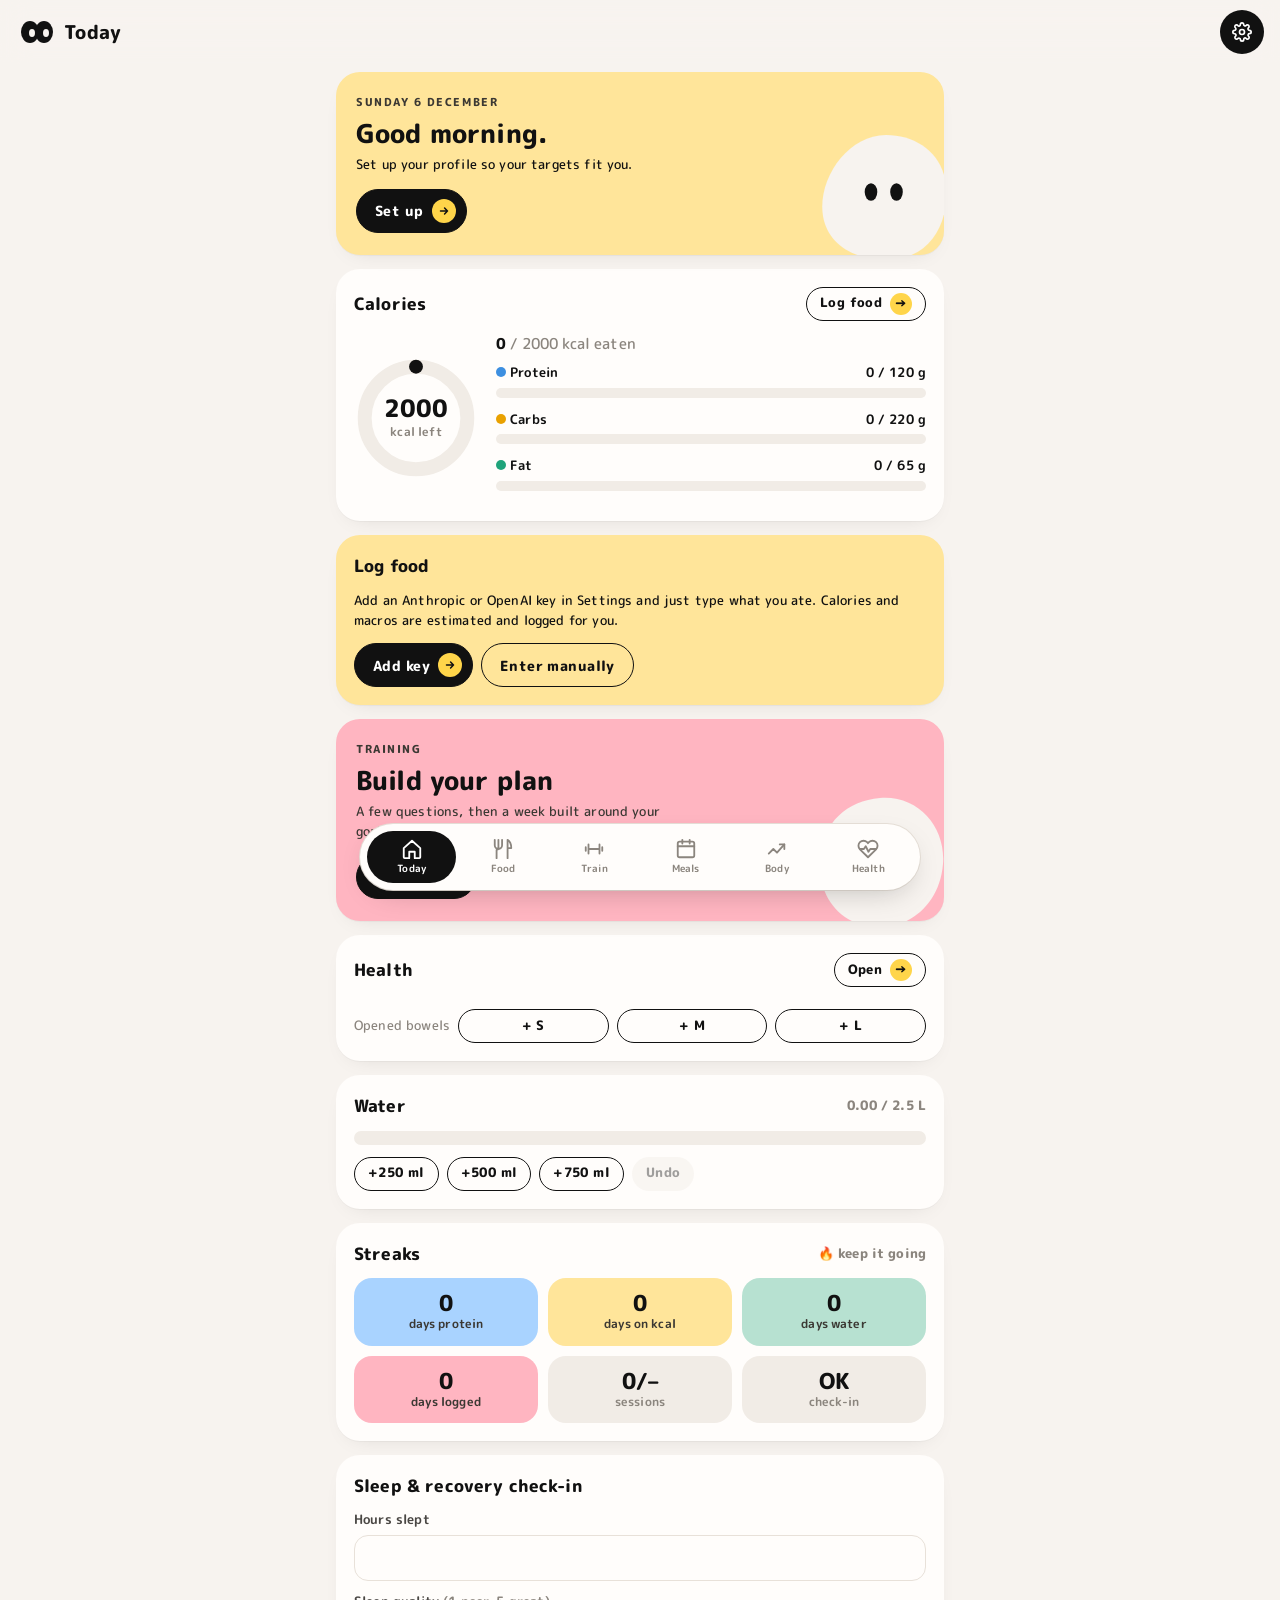
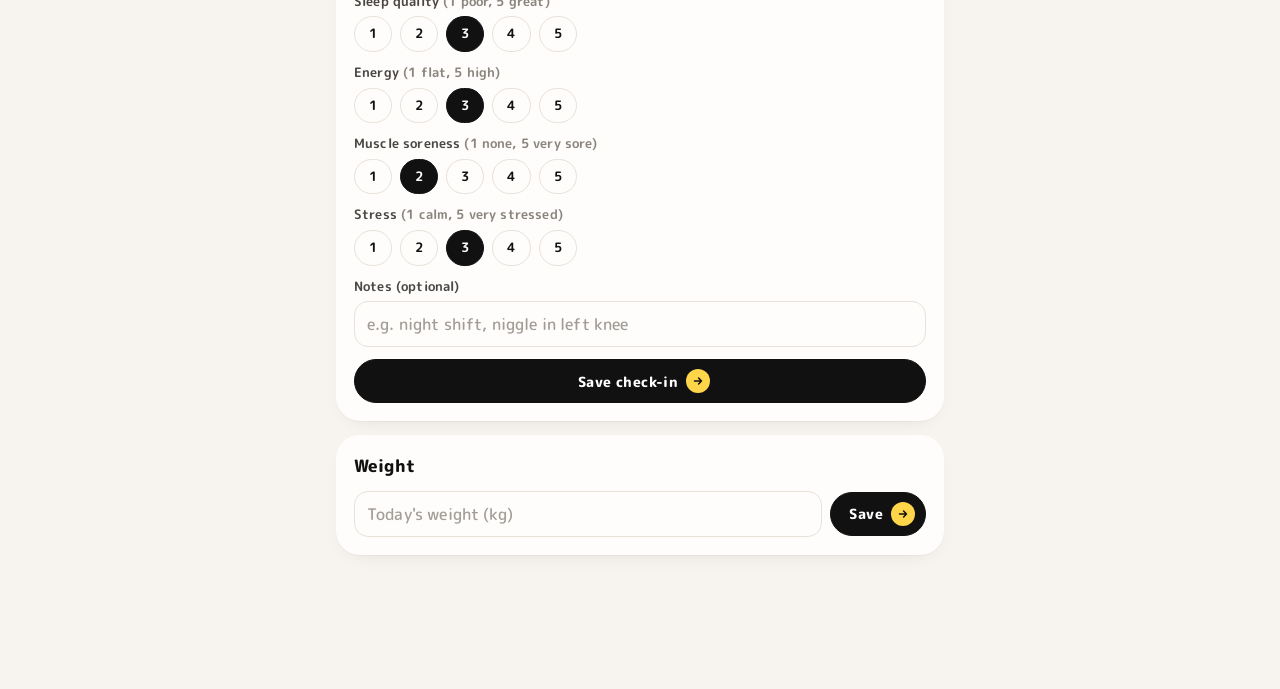
==== commit cfacfd32: "Add Health tab: bowels, laxatives, menstrual cycle and symptoms Log bowel motions (S/M/L, time, opti" ====
--- a/fitness/index.html
+++ b/fitness/index.html
@@ -32,6 +32,7 @@
   <button data-act="go" data-arg="train"><svg viewBox="0 0 24 24"><path d="M6 7v10M18 7v10M3 10v4M21 10v4M6 12h12"/></svg><span>Train</span></button>
   <button data-act="go" data-arg="meals"><svg viewBox="0 0 24 24"><rect x="3" y="4" width="18" height="17" rx="2"/><path d="M3 9h18M8 2v4M16 2v4"/></svg><span>Meals</span></button>
   <button data-act="go" data-arg="body"><svg viewBox="0 0 24 24"><path d="M3 17l5-5 4 4 8-9"/><path d="M15 7h5v5"/></svg><span>Body</span></button>
+  <button data-act="go" data-arg="health"><svg viewBox="0 0 24 24"><path d="M20.8 4.6a5.5 5.5 0 0 0-7.8 0L12 5.7l-1-1.1a5.5 5.5 0 0 0-7.8 7.8L12 21l8.8-8.6a5.5 5.5 0 0 0 0-7.8z"/><path d="M3.5 12h4l2-3 3 6 2-3h6"/></svg><span>Health</span></button>
 </nav>
 <div id="modal" class="modal" hidden><div class="sheet" id="sheet"></div></div>
 <div id="toast" class="toast" hidden></div>
@@ -40,8 +41,10 @@
 <script src="js/today.js"></script>
 <script src="js/food.js"></script>
 <script src="js/train.js"></script>
+<script src="js/week.js"></script>
 <script src="js/meals.js"></script>
 <script src="js/body.js"></script>
+<script src="js/health.js"></script>
 <script src="js/settings.js"></script>
 <script src="js/main.js"></script>
 </body>
--- a/fitness/styles.css
+++ b/fitness/styles.css
@@ -100,13 +100,13 @@
 .tabbar {
   position: fixed; z-index: 10; left: 12px; right: 12px; bottom: calc(10px + env(safe-area-inset-bottom));
   max-width: 560px; margin: 0 auto;
-  display: grid; grid-template-columns: repeat(5, 1fr); gap: 2px;
+  display: grid; grid-template-columns: repeat(6, 1fr); gap: 2px;
   padding: 7px; border-radius: 999px;
   background: var(--surface); box-shadow: 0 10px 30px -12px rgba(17,17,17,.28), 0 0 0 1px var(--border);
 }
 .tabbar button {
   background: none; border: 0; display: flex; flex-direction: column; align-items: center; justify-content: center; gap: 1px;
-  font-size: 10.5px; font-weight: 700; color: var(--muted); padding: 7px 0; border-radius: 999px; cursor: pointer;
+  font-size: 10px; font-weight: 700; color: var(--muted); padding: 7px 0; min-width: 0; border-radius: 999px; cursor: pointer;
   transition: background .2s, color .2s;
 }
 .tabbar svg { width: 22px; height: 22px; }
@@ -214,7 +214,7 @@
 .scroller::-webkit-scrollbar { display: none; }
 
 .seg { display: flex; background: var(--surface); border-radius: 999px; padding: 5px; margin-bottom: 14px; box-shadow: var(--shadow); }
-.seg button { flex: 1; border: 0; background: none; padding: 9px 4px; border-radius: 999px; font-weight: 800; font-size: 13px; color: var(--muted); cursor: pointer; transition: background .2s, color .2s; }
+.seg button { flex: 1; border: 0; background: none; padding: 9px 2px; border-radius: 999px; font-weight: 800; font-size: 12.5px; white-space: nowrap; color: var(--muted); cursor: pointer; transition: background .2s, color .2s; }
 .seg button.on { background: var(--ink); color: var(--ink-text); }
 
 /* ---------- bars & macros ---------- */
